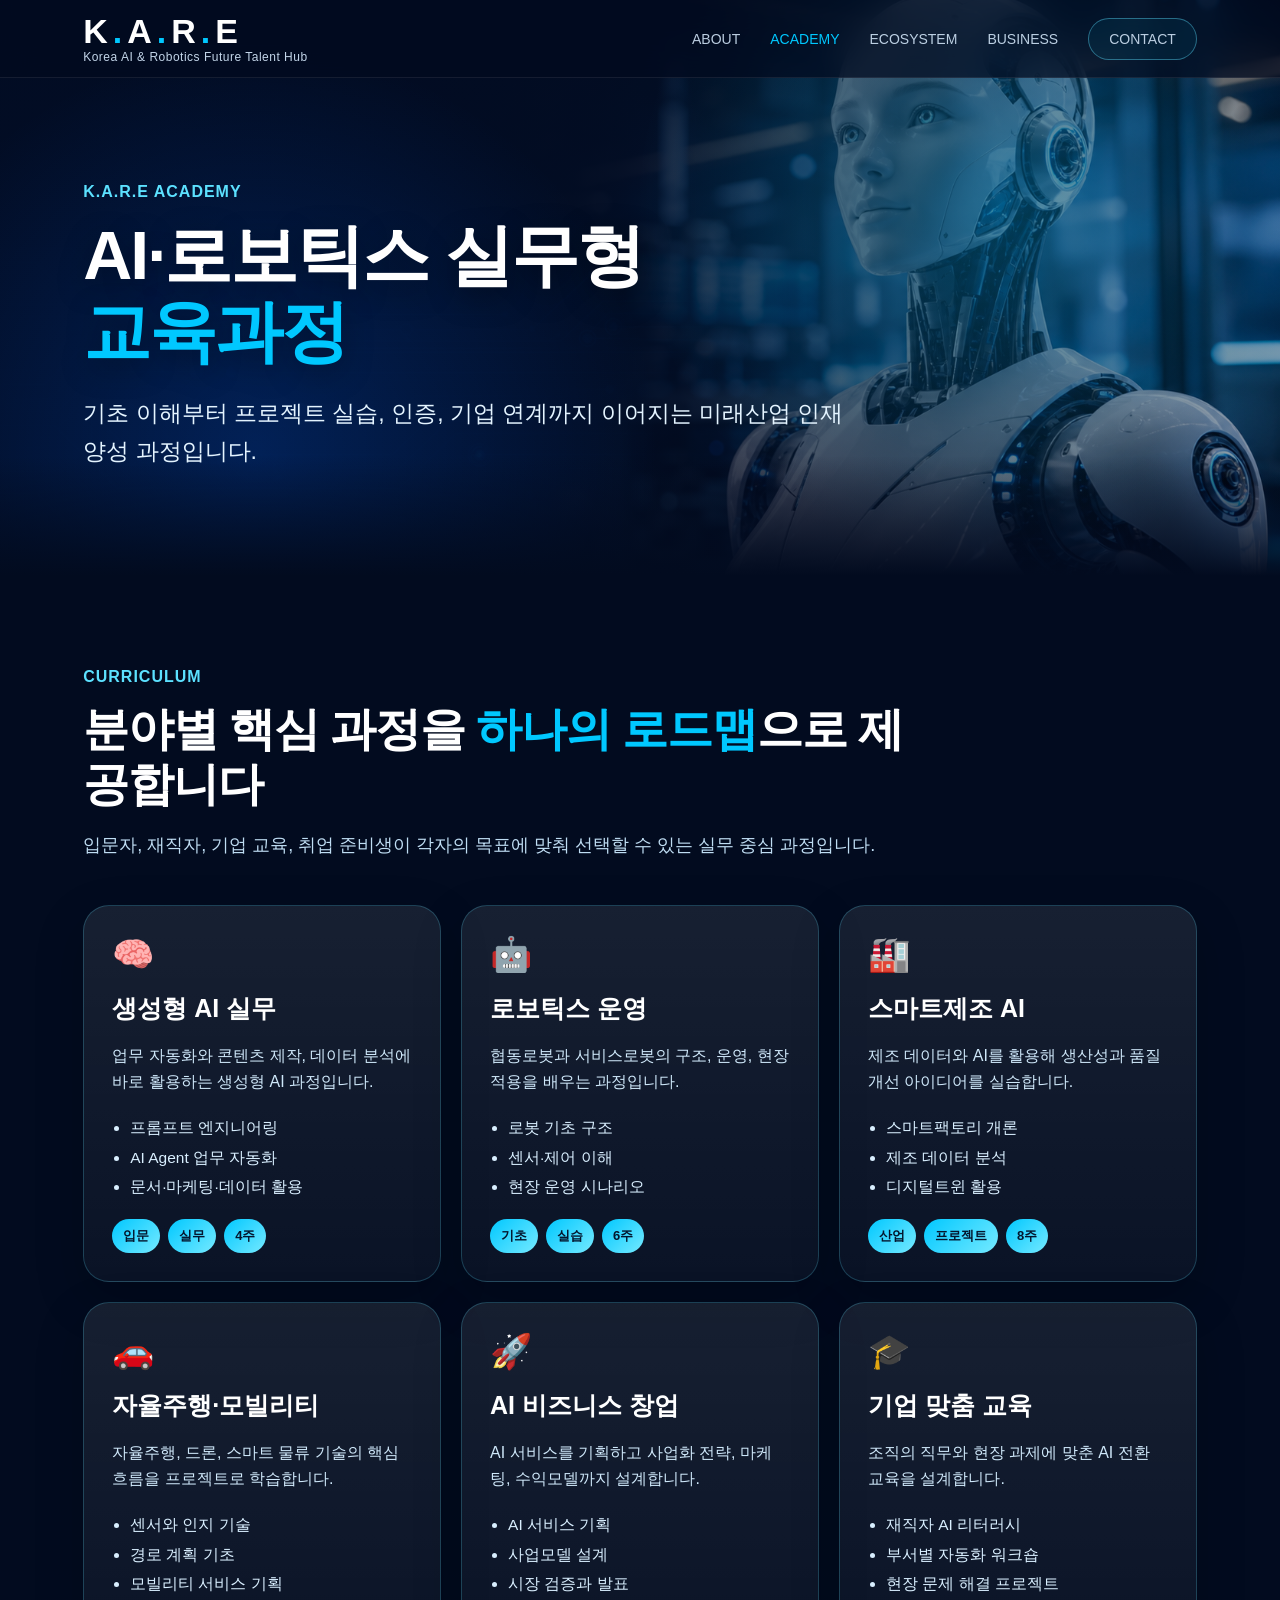
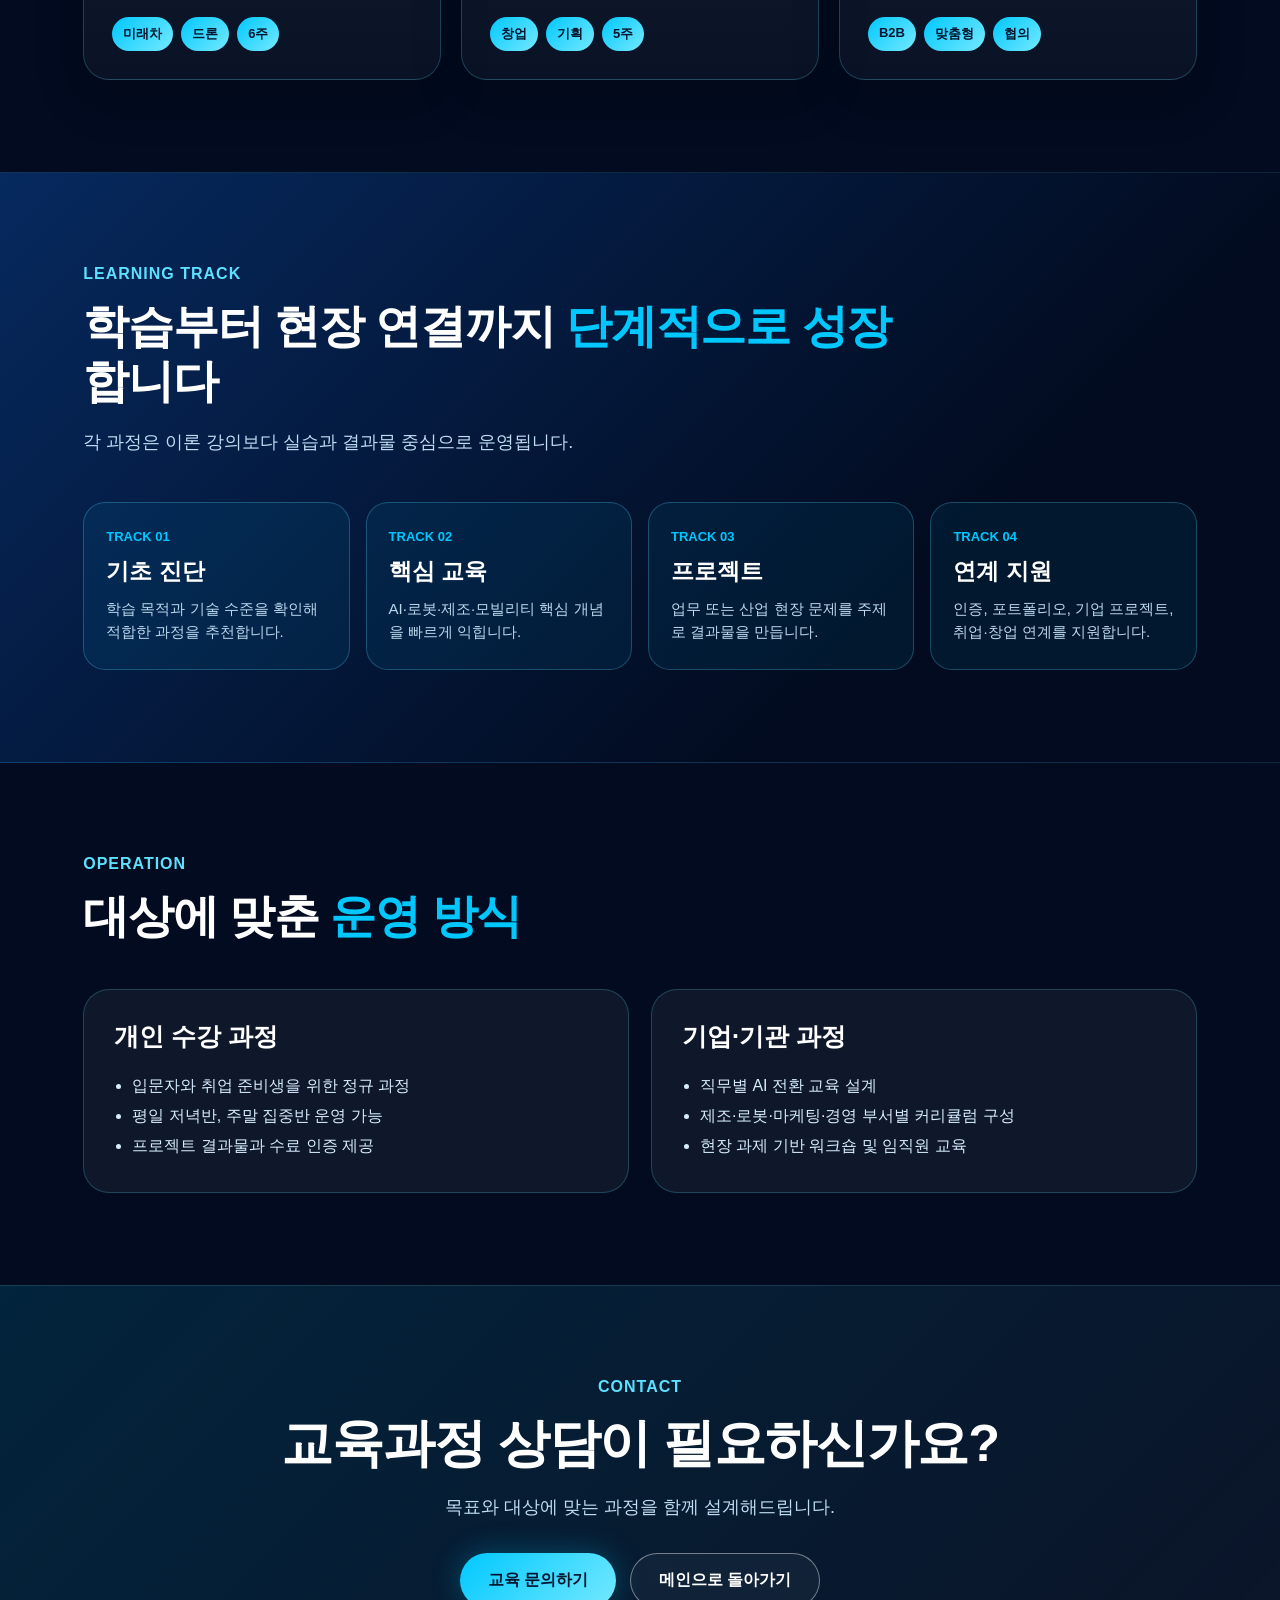
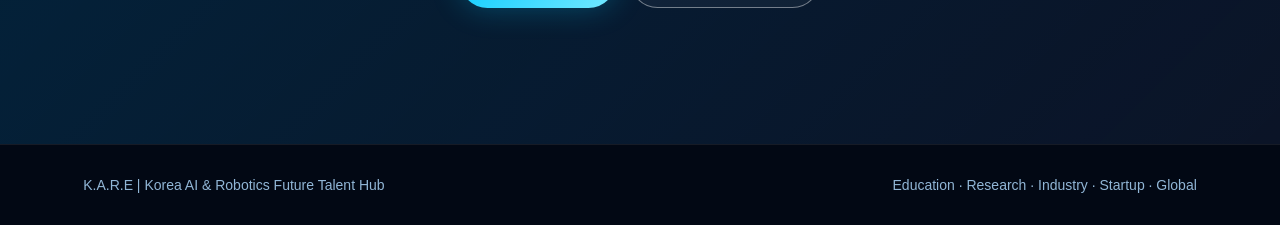
==== courses.html @ 95b30d89 "Add courses detail page" ====
<!DOCTYPE html>
<html lang="ko">
<head>
  <meta charset="UTF-8" />
  <meta name="viewport" content="width=device-width, initial-scale=1.0" />
  <title>교육과정 | K.A.R.E</title>
  <meta name="description" content="K.A.R.E AI·로보틱스 교육과정 안내. 생성형 AI, 로보틱스, 스마트제조, 자율주행, AI 비즈니스 과정을 제공합니다." />
  <style>
    :root{
      --navy:#031B4E;
      --deep:#020B1F;
      --blue:#00C8FF;
      --sky:#5CE1FF;
      --text:#ffffff;
      --muted:#BFDDF3;
      --line:rgba(92,225,255,.22);
    }

    *{margin:0;padding:0;box-sizing:border-box;}
    html{scroll-behavior:smooth;}
    body{
      font-family:"Pretendard","Noto Sans KR","Apple SD Gothic Neo",Arial,sans-serif;
      background:var(--deep);
      color:var(--text);
      overflow-x:hidden;
    }
    a{text-decoration:none;color:inherit;}

    .nav{
      position:fixed;
      top:0;left:0;right:0;
      height:78px;
      padding:0 6.5%;
      display:flex;
      align-items:center;
      justify-content:space-between;
      z-index:1000;
      background:rgba(2,11,31,.72);
      backdrop-filter:blur(18px);
      border-bottom:1px solid rgba(255,255,255,.08);
    }
    .brand{display:flex;flex-direction:column;gap:2px;letter-spacing:.5px;}
    .brand strong{font-size:34px;font-weight:900;letter-spacing:5px;line-height:1;}
    .brand strong span{color:var(--blue);}
    .brand small{font-size:12px;color:#d8ecff;opacity:.9;}
    .menu{display:flex;gap:30px;align-items:center;}
    .menu a{font-size:14px;color:#d9edff;opacity:.86;transition:.25s;}
    .menu a:hover,.menu a.active{color:var(--blue);opacity:1;}
    .menu .cta{padding:12px 20px;border:1px solid rgba(92,225,255,.48);border-radius:999px;background:rgba(0,200,255,.08);}

    .sub-hero{
      min-height:64vh;
      padding:150px 6.5% 72px;
      display:flex;
      align-items:center;
      position:relative;
      overflow:hidden;
      background:
        linear-gradient(90deg, rgba(2,12,35,.98) 0%, rgba(2,12,35,.88) 46%, rgba(2,12,35,.38) 100%),
        url("assets/ai-robot-hero.png");
      background-size:cover;
      background-position:center;
    }
    .sub-hero:before{
      content:"";
      position:absolute;inset:0;
      background:
        radial-gradient(circle at 78% 36%, rgba(0,200,255,.28), transparent 34%),
        radial-gradient(circle at 20% 78%, rgba(0,100,255,.23), transparent 36%);
      pointer-events:none;
    }
    .sub-hero:after{content:"";position:absolute;left:0;right:0;bottom:0;height:120px;background:linear-gradient(transparent,var(--deep));}
    .hero-inner{position:relative;z-index:2;max-width:920px;}
    .kicker{color:var(--sky);font-weight:900;letter-spacing:1px;margin-bottom:16px;}
    h1{font-size:68px;line-height:1.12;font-weight:900;letter-spacing:-2px;margin-bottom:26px;text-shadow:0 8px 30px rgba(0,0,0,.35);}
    h1 span,h2 span{color:var(--blue);}
    .lead{font-size:23px;line-height:1.65;color:#e4f4ff;max-width:780px;}

    section{padding:92px 6.5%;}
    .section-head{max-width:820px;margin-bottom:44px;}
    h2{font-size:46px;line-height:1.2;letter-spacing:-1.2px;margin-bottom:18px;}
    .desc{font-size:18px;line-height:1.72;color:var(--muted);}

    .course-grid{display:grid;grid-template-columns:repeat(3,1fr);gap:20px;}
    .course-card{
      min-height:360px;
      border:1px solid var(--line);
      border-radius:26px;
      padding:28px;
      background:linear-gradient(180deg,rgba(255,255,255,.085),rgba(255,255,255,.035));
      box-shadow:0 18px 50px rgba(0,0,0,.2);
      display:flex;
      flex-direction:column;
      gap:18px;
    }
    .course-card .icon{font-size:34px;}
    .course-card h3{font-size:25px;}
    .course-card p{font-size:16px;line-height:1.62;color:#cfe8fa;}
    .course-card ul{padding-left:18px;color:#d9efff;line-height:1.9;font-size:15.5px;}
    .tag-row{display:flex;gap:8px;flex-wrap:wrap;margin-top:auto;}
    .tag{font-size:13px;color:#04162e;background:linear-gradient(135deg,var(--blue),#75e9ff);border-radius:999px;padding:8px 11px;font-weight:800;}

    .track-section{background:linear-gradient(135deg,#06295e 0%,#020b1f 72%);border-top:1px solid rgba(92,225,255,.12);border-bottom:1px solid rgba(92,225,255,.12);}
    .track-list{display:grid;grid-template-columns:repeat(4,1fr);gap:16px;}
    .track{padding:26px 22px;border-radius:22px;background:rgba(0,200,255,.07);border:1px solid rgba(92,225,255,.25);}
    .track b{display:block;color:var(--blue);font-size:13px;margin-bottom:12px;}
    .track strong{display:block;font-size:23px;margin-bottom:10px;}
    .track span{color:#bcd8ee;line-height:1.55;font-size:15px;}

    .schedule{display:grid;grid-template-columns:1fr 1fr;gap:22px;}
    .panel{border:1px solid rgba(92,225,255,.22);border-radius:26px;padding:30px;background:rgba(255,255,255,.055);}
    .panel h3{font-size:25px;margin-bottom:18px;color:#fff;}
    .panel li{margin-left:18px;color:#d7ecff;line-height:1.9;}

    .cta-band{text-align:center;background:linear-gradient(135deg,rgba(0,200,255,.13),rgba(255,255,255,.035));border-top:1px solid rgba(92,225,255,.16);}
    .cta-band h2{font-size:52px;}
    .buttons{display:flex;justify-content:center;gap:14px;flex-wrap:wrap;margin-top:30px;}
    .btn{padding:16px 28px;border-radius:999px;font-weight:800;display:inline-flex;align-items:center;gap:10px;font-size:16px;transition:.25s;}
    .btn.primary{background:linear-gradient(135deg,var(--blue),#75e9ff);color:#03162f;box-shadow:0 0 30px rgba(0,200,255,.28);}
    .btn.ghost{border:1px solid rgba(255,255,255,.42);color:white;background:rgba(255,255,255,.04);}
    .btn:hover{transform:translateY(-3px);}

    footer{padding:32px 6.5%;display:flex;justify-content:space-between;gap:20px;flex-wrap:wrap;background:#020814;color:#91b6d6;font-size:14px;border-top:1px solid rgba(255,255,255,.08);}

    @media(max-width:1100px){
      h1{font-size:54px;}
      .course-grid{grid-template-columns:repeat(2,1fr);}
      .track-list{grid-template-columns:repeat(2,1fr);}
      .schedule{grid-template-columns:1fr;}
    }
    @media(max-width:760px){
      .nav{height:68px;padding:0 5%;}
      .brand strong{font-size:26px;}
      .brand small,.menu{display:none;}
      .sub-hero{padding:124px 5% 68px;background-position:68% center;}
      h1{font-size:40px;letter-spacing:-1px;}
      .lead{font-size:18px;}
      section{padding:72px 5%;}
      h2{font-size:34px;}
      .course-grid,.track-list{grid-template-columns:1fr;}
      .cta-band h2{font-size:36px;}
    }
  </style>
</head>
<body>
  <header class="nav">
    <a class="brand" href="index.html#home" aria-label="K.A.R.E Home">
      <strong>K<span>.</span>A<span>.</span>R<span>.</span>E</strong>
      <small>Korea AI & Robotics Future Talent Hub</small>
    </a>
    <nav class="menu" aria-label="Main navigation">
      <a href="index.html#about">ABOUT</a>
      <a href="courses.html" class="active">ACADEMY</a>
      <a href="index.html#ecosystem">ECOSYSTEM</a>
      <a href="index.html#business">BUSINESS</a>
      <a href="index.html#contact" class="cta">CONTACT</a>
    </nav>
  </header>

  <main>
    <section class="sub-hero">
      <div class="hero-inner">
        <div class="kicker">K.A.R.E ACADEMY</div>
        <h1>AI·로보틱스 실무형<br><span>교육과정</span></h1>
        <p class="lead">기초 이해부터 프로젝트 실습, 인증, 기업 연계까지 이어지는 미래산업 인재 양성 과정입니다.</p>
      </div>
    </section>

    <section id="courses">
      <div class="section-head">
        <div class="kicker">CURRICULUM</div>
        <h2>분야별 핵심 과정을 <span>하나의 로드맵</span>으로 제공합니다</h2>
        <p class="desc">입문자, 재직자, 기업 교육, 취업 준비생이 각자의 목표에 맞춰 선택할 수 있는 실무 중심 과정입니다.</p>
      </div>
      <div class="course-grid">
        <article class="course-card">
          <div class="icon">🧠</div>
          <h3>생성형 AI 실무</h3>
          <p>업무 자동화와 콘텐츠 제작, 데이터 분석에 바로 활용하는 생성형 AI 과정입니다.</p>
          <ul><li>프롬프트 엔지니어링</li><li>AI Agent 업무 자동화</li><li>문서·마케팅·데이터 활용</li></ul>
          <div class="tag-row"><span class="tag">입문</span><span class="tag">실무</span><span class="tag">4주</span></div>
        </article>
        <article class="course-card">
          <div class="icon">🤖</div>
          <h3>로보틱스 운영</h3>
          <p>협동로봇과 서비스로봇의 구조, 운영, 현장 적용을 배우는 과정입니다.</p>
          <ul><li>로봇 기초 구조</li><li>센서·제어 이해</li><li>현장 운영 시나리오</li></ul>
          <div class="tag-row"><span class="tag">기초</span><span class="tag">실습</span><span class="tag">6주</span></div>
        </article>
        <article class="course-card">
          <div class="icon">🏭</div>
          <h3>스마트제조 AI</h3>
          <p>제조 데이터와 AI를 활용해 생산성과 품질 개선 아이디어를 실습합니다.</p>
          <ul><li>스마트팩토리 개론</li><li>제조 데이터 분석</li><li>디지털트윈 활용</li></ul>
          <div class="tag-row"><span class="tag">산업</span><span class="tag">프로젝트</span><span class="tag">8주</span></div>
        </article>
        <article class="course-card">
          <div class="icon">🚗</div>
          <h3>자율주행·모빌리티</h3>
          <p>자율주행, 드론, 스마트 물류 기술의 핵심 흐름을 프로젝트로 학습합니다.</p>
          <ul><li>센서와 인지 기술</li><li>경로 계획 기초</li><li>모빌리티 서비스 기획</li></ul>
          <div class="tag-row"><span class="tag">미래차</span><span class="tag">드론</span><span class="tag">6주</span></div>
        </article>
        <article class="course-card">
          <div class="icon">🚀</div>
          <h3>AI 비즈니스 창업</h3>
          <p>AI 서비스를 기획하고 사업화 전략, 마케팅, 수익모델까지 설계합니다.</p>
          <ul><li>AI 서비스 기획</li><li>사업모델 설계</li><li>시장 검증과 발표</li></ul>
          <div class="tag-row"><span class="tag">창업</span><span class="tag">기획</span><span class="tag">5주</span></div>
        </article>
        <article class="course-card">
          <div class="icon">🎓</div>
          <h3>기업 맞춤 교육</h3>
          <p>조직의 직무와 현장 과제에 맞춘 AI 전환 교육을 설계합니다.</p>
          <ul><li>재직자 AI 리터러시</li><li>부서별 자동화 워크숍</li><li>현장 문제 해결 프로젝트</li></ul>
          <div class="tag-row"><span class="tag">B2B</span><span class="tag">맞춤형</span><span class="tag">협의</span></div>
        </article>
      </div>
    </section>

    <section class="track-section">
      <div class="section-head">
        <div class="kicker">LEARNING TRACK</div>
        <h2>학습부터 현장 연결까지 <span>단계적으로 성장</span>합니다</h2>
        <p class="desc">각 과정은 이론 강의보다 실습과 결과물 중심으로 운영됩니다.</p>
      </div>
      <div class="track-list">
        <div class="track"><b>TRACK 01</b><strong>기초 진단</strong><span>학습 목적과 기술 수준을 확인해 적합한 과정을 추천합니다.</span></div>
        <div class="track"><b>TRACK 02</b><strong>핵심 교육</strong><span>AI·로봇·제조·모빌리티 핵심 개념을 빠르게 익힙니다.</span></div>
        <div class="track"><b>TRACK 03</b><strong>프로젝트</strong><span>업무 또는 산업 현장 문제를 주제로 결과물을 만듭니다.</span></div>
        <div class="track"><b>TRACK 04</b><strong>연계 지원</strong><span>인증, 포트폴리오, 기업 프로젝트, 취업·창업 연계를 지원합니다.</span></div>
      </div>
    </section>

    <section>
      <div class="section-head">
        <div class="kicker">OPERATION</div>
        <h2>대상에 맞춘 <span>운영 방식</span></h2>
      </div>
      <div class="schedule">
        <div class="panel">
          <h3>개인 수강 과정</h3>
          <ul><li>입문자와 취업 준비생을 위한 정규 과정</li><li>평일 저녁반, 주말 집중반 운영 가능</li><li>프로젝트 결과물과 수료 인증 제공</li></ul>
        </div>
        <div class="panel">
          <h3>기업·기관 과정</h3>
          <ul><li>직무별 AI 전환 교육 설계</li><li>제조·로봇·마케팅·경영 부서별 커리큘럼 구성</li><li>현장 과제 기반 워크숍 및 임직원 교육</li></ul>
        </div>
      </div>
    </section>

    <section class="cta-band">
      <div class="section-head" style="margin-left:auto;margin-right:auto;text-align:center;">
        <div class="kicker">CONTACT</div>
        <h2>교육과정 상담이 필요하신가요?</h2>
        <p class="desc">목표와 대상에 맞는 과정을 함께 설계해드립니다.</p>
        <div class="buttons">
          <a href="mailto:contact@karehub.kr" class="btn primary">교육 문의하기</a>
          <a href="index.html" class="btn ghost">메인으로 돌아가기</a>
        </div>
      </div>
    </section>
  </main>

  <footer>
    <div>K.A.R.E | Korea AI & Robotics Future Talent Hub</div>
    <div>Education · Research · Industry · Startup · Global</div>
  </footer>
</body>
</html>
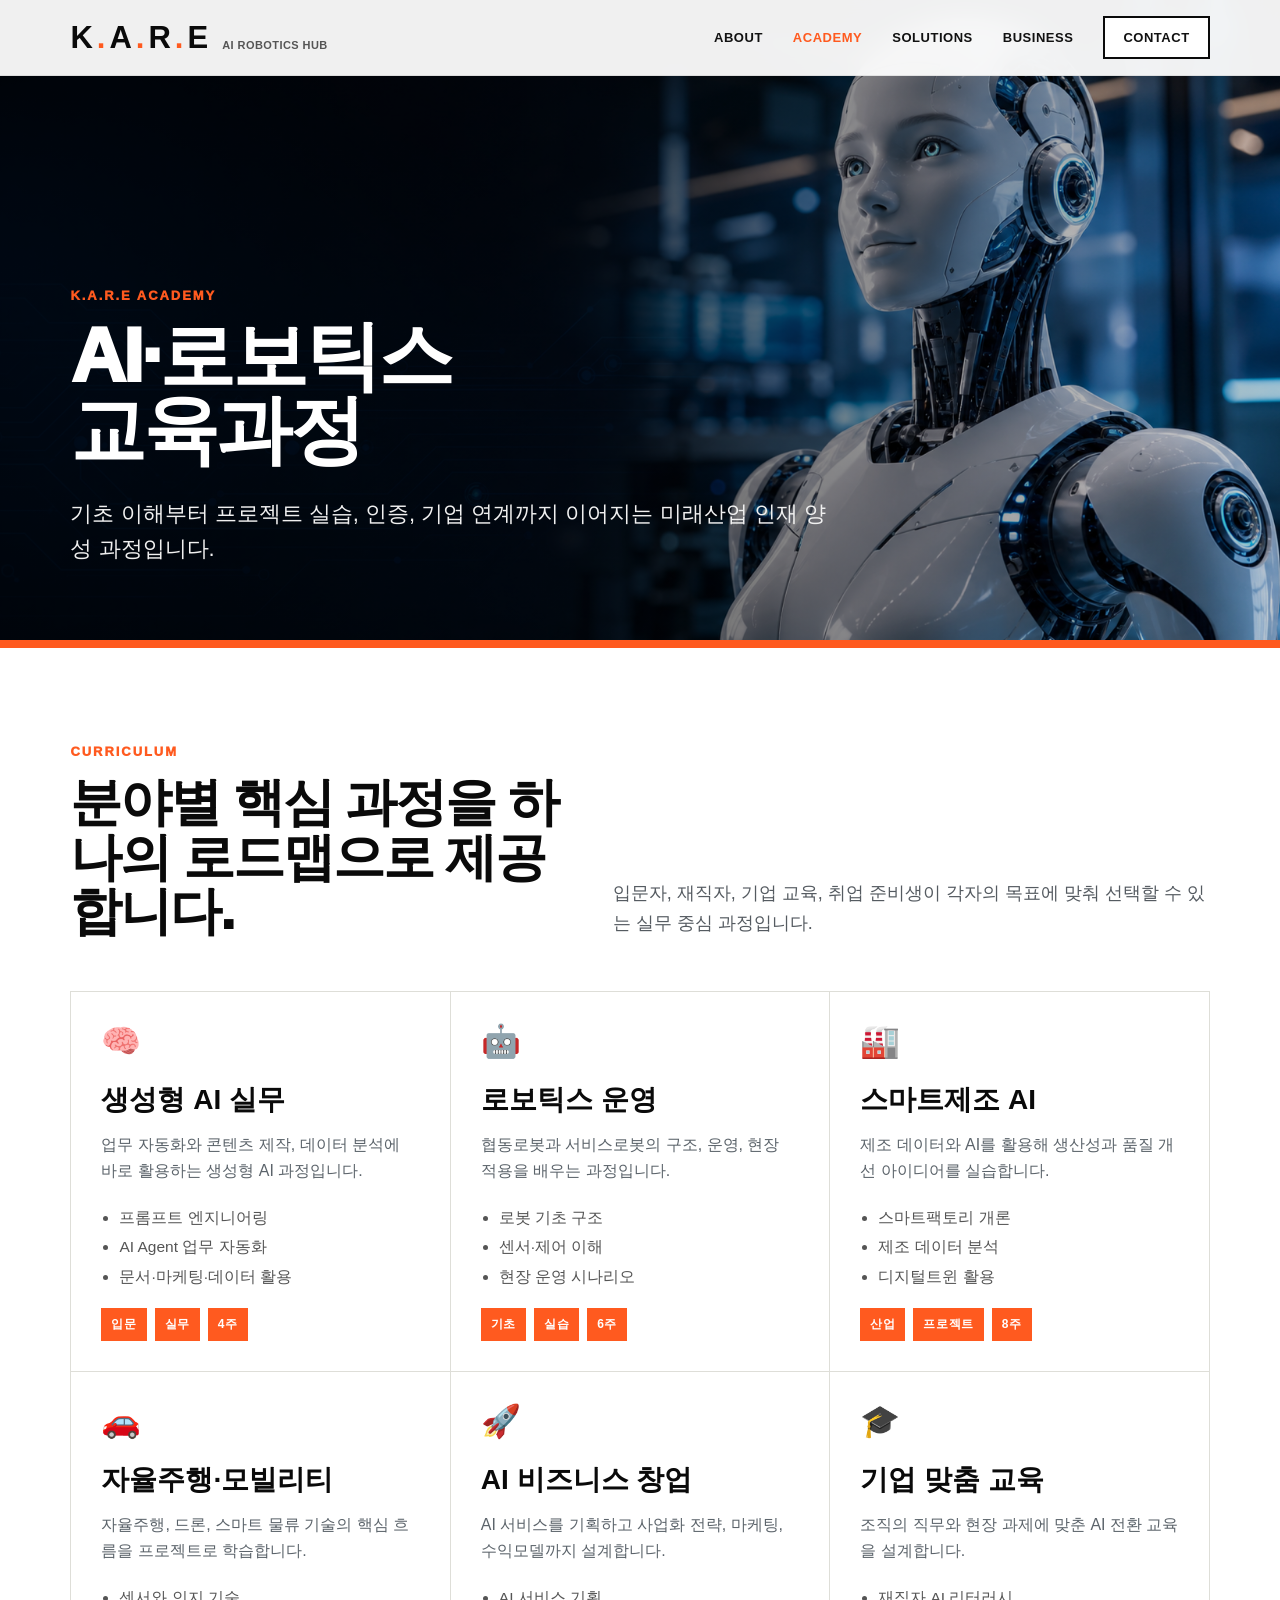
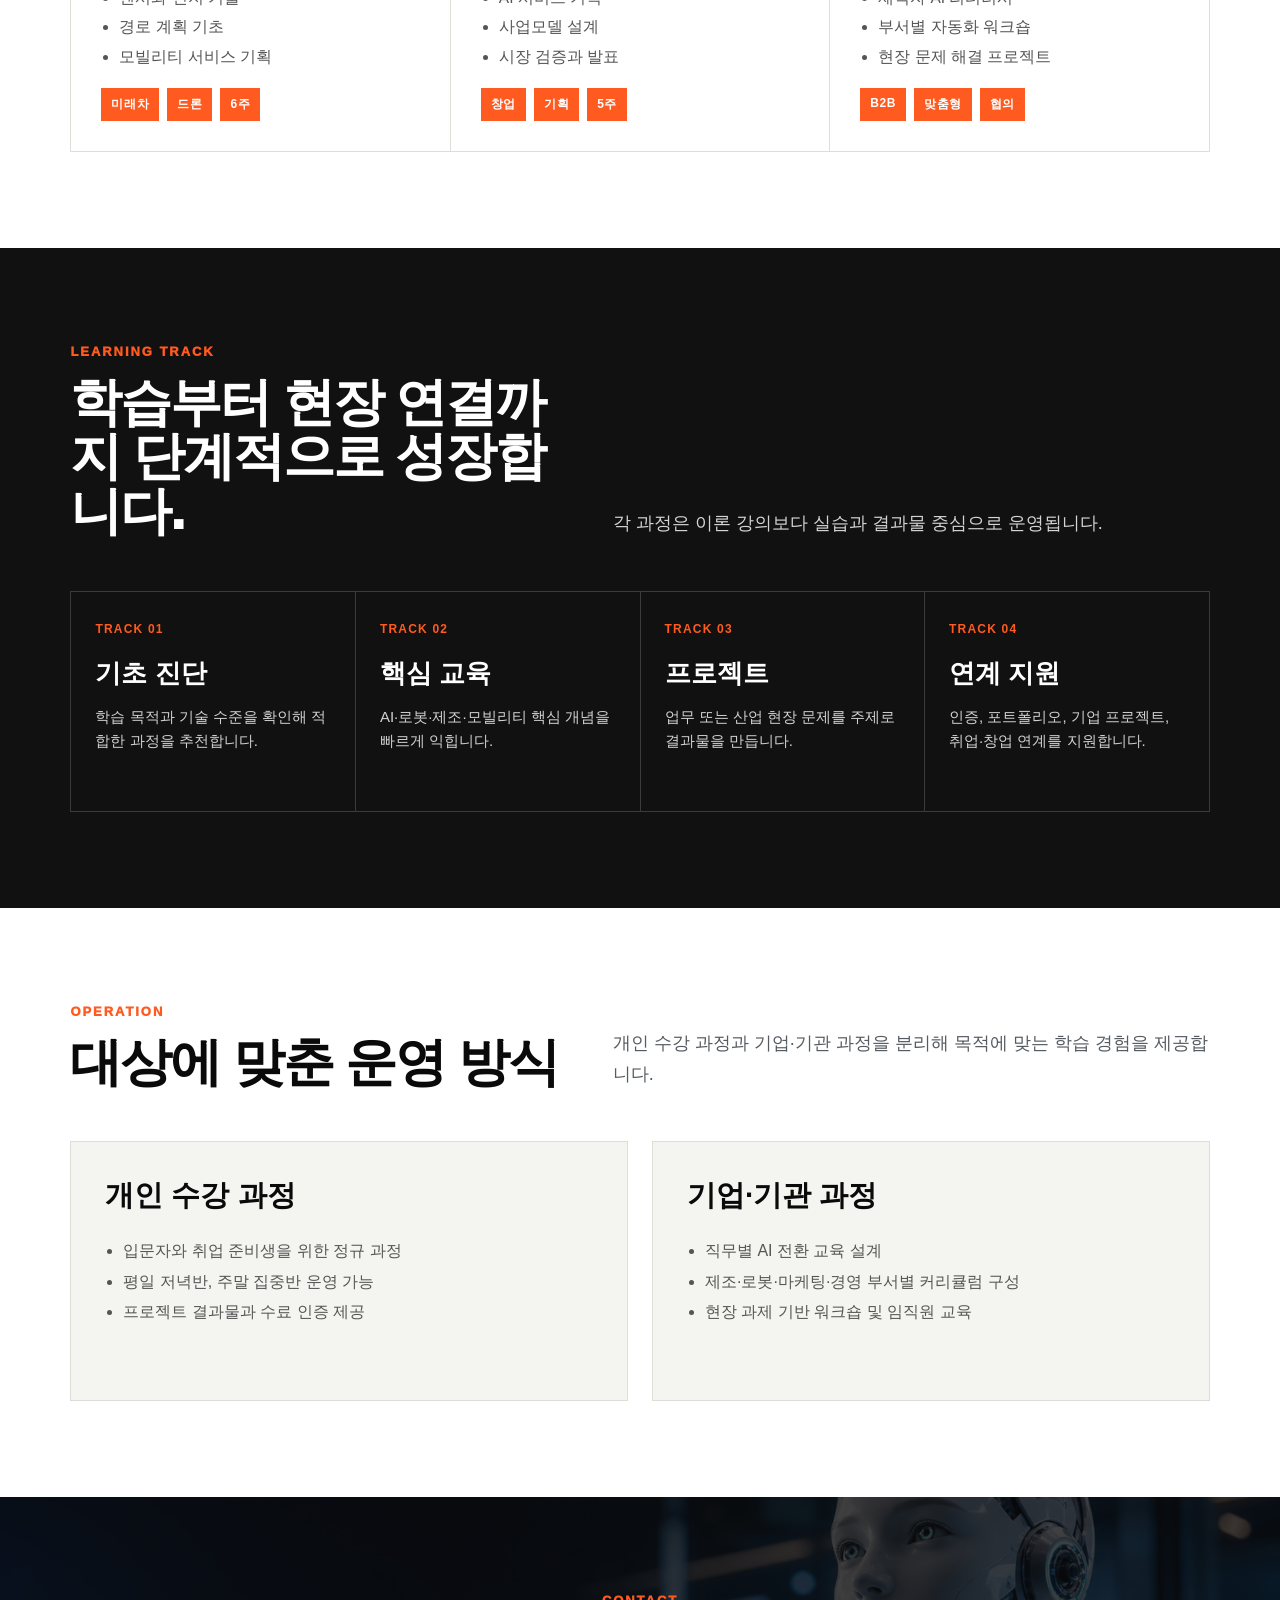
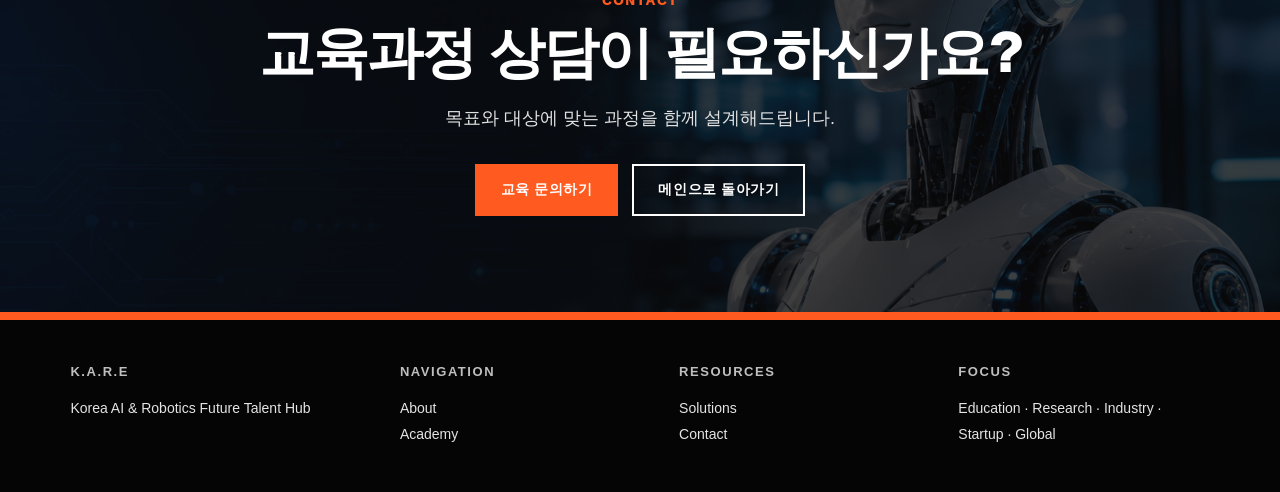
==== commit 20e86109: "Apply robotics showcase design" ====
--- a/courses.html
+++ b/courses.html
@@ -6,265 +6,53 @@
   <title>교육과정 | K.A.R.E</title>
   <meta name="description" content="K.A.R.E AI·로보틱스 교육과정 안내. 생성형 AI, 로보틱스, 스마트제조, 자율주행, AI 비즈니스 과정을 제공합니다." />
   <style>
-    :root{
-      --navy:#031B4E;
-      --deep:#020B1F;
-      --blue:#00C8FF;
-      --sky:#5CE1FF;
-      --text:#ffffff;
-      --muted:#BFDDF3;
-      --line:rgba(92,225,255,.22);
-    }
-
-    *{margin:0;padding:0;box-sizing:border-box;}
-    html{scroll-behavior:smooth;}
-    body{
-      font-family:"Pretendard","Noto Sans KR","Apple SD Gothic Neo",Arial,sans-serif;
-      background:var(--deep);
-      color:var(--text);
-      overflow-x:hidden;
-    }
-    a{text-decoration:none;color:inherit;}
-
-    .nav{
-      position:fixed;
-      top:0;left:0;right:0;
-      height:78px;
-      padding:0 6.5%;
-      display:flex;
-      align-items:center;
-      justify-content:space-between;
-      z-index:1000;
-      background:rgba(2,11,31,.72);
-      backdrop-filter:blur(18px);
-      border-bottom:1px solid rgba(255,255,255,.08);
-    }
-    .brand{display:flex;flex-direction:column;gap:2px;letter-spacing:.5px;}
-    .brand strong{font-size:34px;font-weight:900;letter-spacing:5px;line-height:1;}
-    .brand strong span{color:var(--blue);}
-    .brand small{font-size:12px;color:#d8ecff;opacity:.9;}
-    .menu{display:flex;gap:30px;align-items:center;}
-    .menu a{font-size:14px;color:#d9edff;opacity:.86;transition:.25s;}
-    .menu a:hover,.menu a.active{color:var(--blue);opacity:1;}
-    .menu .cta{padding:12px 20px;border:1px solid rgba(92,225,255,.48);border-radius:999px;background:rgba(0,200,255,.08);}
-
-    .sub-hero{
-      min-height:64vh;
-      padding:150px 6.5% 72px;
-      display:flex;
-      align-items:center;
-      position:relative;
-      overflow:hidden;
-      background:
-        linear-gradient(90deg, rgba(2,12,35,.98) 0%, rgba(2,12,35,.88) 46%, rgba(2,12,35,.38) 100%),
-        url("assets/ai-robot-hero.png");
-      background-size:cover;
-      background-position:center;
-    }
-    .sub-hero:before{
-      content:"";
-      position:absolute;inset:0;
-      background:
-        radial-gradient(circle at 78% 36%, rgba(0,200,255,.28), transparent 34%),
-        radial-gradient(circle at 20% 78%, rgba(0,100,255,.23), transparent 36%);
-      pointer-events:none;
-    }
-    .sub-hero:after{content:"";position:absolute;left:0;right:0;bottom:0;height:120px;background:linear-gradient(transparent,var(--deep));}
-    .hero-inner{position:relative;z-index:2;max-width:920px;}
-    .kicker{color:var(--sky);font-weight:900;letter-spacing:1px;margin-bottom:16px;}
-    h1{font-size:68px;line-height:1.12;font-weight:900;letter-spacing:-2px;margin-bottom:26px;text-shadow:0 8px 30px rgba(0,0,0,.35);}
-    h1 span,h2 span{color:var(--blue);}
-    .lead{font-size:23px;line-height:1.65;color:#e4f4ff;max-width:780px;}
-
-    section{padding:92px 6.5%;}
-    .section-head{max-width:820px;margin-bottom:44px;}
-    h2{font-size:46px;line-height:1.2;letter-spacing:-1.2px;margin-bottom:18px;}
-    .desc{font-size:18px;line-height:1.72;color:var(--muted);}
-
-    .course-grid{display:grid;grid-template-columns:repeat(3,1fr);gap:20px;}
-    .course-card{
-      min-height:360px;
-      border:1px solid var(--line);
-      border-radius:26px;
-      padding:28px;
-      background:linear-gradient(180deg,rgba(255,255,255,.085),rgba(255,255,255,.035));
-      box-shadow:0 18px 50px rgba(0,0,0,.2);
-      display:flex;
-      flex-direction:column;
-      gap:18px;
-    }
-    .course-card .icon{font-size:34px;}
-    .course-card h3{font-size:25px;}
-    .course-card p{font-size:16px;line-height:1.62;color:#cfe8fa;}
-    .course-card ul{padding-left:18px;color:#d9efff;line-height:1.9;font-size:15.5px;}
-    .tag-row{display:flex;gap:8px;flex-wrap:wrap;margin-top:auto;}
-    .tag{font-size:13px;color:#04162e;background:linear-gradient(135deg,var(--blue),#75e9ff);border-radius:999px;padding:8px 11px;font-weight:800;}
-
-    .track-section{background:linear-gradient(135deg,#06295e 0%,#020b1f 72%);border-top:1px solid rgba(92,225,255,.12);border-bottom:1px solid rgba(92,225,255,.12);}
-    .track-list{display:grid;grid-template-columns:repeat(4,1fr);gap:16px;}
-    .track{padding:26px 22px;border-radius:22px;background:rgba(0,200,255,.07);border:1px solid rgba(92,225,255,.25);}
-    .track b{display:block;color:var(--blue);font-size:13px;margin-bottom:12px;}
-    .track strong{display:block;font-size:23px;margin-bottom:10px;}
-    .track span{color:#bcd8ee;line-height:1.55;font-size:15px;}
-
-    .schedule{display:grid;grid-template-columns:1fr 1fr;gap:22px;}
-    .panel{border:1px solid rgba(92,225,255,.22);border-radius:26px;padding:30px;background:rgba(255,255,255,.055);}
-    .panel h3{font-size:25px;margin-bottom:18px;color:#fff;}
-    .panel li{margin-left:18px;color:#d7ecff;line-height:1.9;}
-
-    .cta-band{text-align:center;background:linear-gradient(135deg,rgba(0,200,255,.13),rgba(255,255,255,.035));border-top:1px solid rgba(92,225,255,.16);}
-    .cta-band h2{font-size:52px;}
-    .buttons{display:flex;justify-content:center;gap:14px;flex-wrap:wrap;margin-top:30px;}
-    .btn{padding:16px 28px;border-radius:999px;font-weight:800;display:inline-flex;align-items:center;gap:10px;font-size:16px;transition:.25s;}
-    .btn.primary{background:linear-gradient(135deg,var(--blue),#75e9ff);color:#03162f;box-shadow:0 0 30px rgba(0,200,255,.28);}
-    .btn.ghost{border:1px solid rgba(255,255,255,.42);color:white;background:rgba(255,255,255,.04);}
-    .btn:hover{transform:translateY(-3px);}
-
-    footer{padding:32px 6.5%;display:flex;justify-content:space-between;gap:20px;flex-wrap:wrap;background:#020814;color:#91b6d6;font-size:14px;border-top:1px solid rgba(255,255,255,.08);}
-
-    @media(max-width:1100px){
-      h1{font-size:54px;}
-      .course-grid{grid-template-columns:repeat(2,1fr);}
-      .track-list{grid-template-columns:repeat(2,1fr);}
-      .schedule{grid-template-columns:1fr;}
-    }
-    @media(max-width:760px){
-      .nav{height:68px;padding:0 5%;}
-      .brand strong{font-size:26px;}
-      .brand small,.menu{display:none;}
-      .sub-hero{padding:124px 5% 68px;background-position:68% center;}
-      h1{font-size:40px;letter-spacing:-1px;}
-      .lead{font-size:18px;}
-      section{padding:72px 5%;}
-      h2{font-size:34px;}
-      .course-grid,.track-list{grid-template-columns:1fr;}
-      .cta-band h2{font-size:36px;}
-    }
+    :root{--ink:#0a0a0a;--paper:#fff;--soft:#f4f4f1;--line:#deded8;--muted:#555b61;--orange:#ff5a1f;--orange-dark:#d94812;}
+    *{margin:0;padding:0;box-sizing:border-box;} html{scroll-behavior:smooth;} body{font-family:"Pretendard","Noto Sans KR","Apple SD Gothic Neo",Arial,sans-serif;background:var(--paper);color:var(--ink);overflow-x:hidden;} a{text-decoration:none;color:inherit;}
+    .nav{position:fixed;top:0;left:0;right:0;height:76px;padding:0 5.5%;display:flex;align-items:center;justify-content:space-between;z-index:1000;background:rgba(255,255,255,.94);backdrop-filter:blur(14px);border-bottom:1px solid rgba(0,0,0,.08);} .brand{display:flex;align-items:flex-end;gap:10px;font-weight:900;letter-spacing:4px;} .brand strong{font-size:31px;line-height:1;} .brand strong span{color:var(--orange);} .brand small{font-size:11px;letter-spacing:.04em;color:#555;text-transform:uppercase;margin-bottom:2px;} .menu{display:flex;gap:30px;align-items:center;} .menu a{font-size:13px;font-weight:800;text-transform:uppercase;letter-spacing:.04em;color:#111;transition:.2s;} .menu a:hover,.menu a.active{color:var(--orange);} .menu .cta{padding:12px 18px;border:2px solid var(--ink);background:#fff;} .menu .cta:hover{background:#111;color:#fff;}
+    .sub-hero{min-height:72vh;padding:150px 5.5% 82px;display:flex;align-items:flex-end;position:relative;overflow:hidden;background:#080808;color:#fff;} .sub-hero:before{content:"";position:absolute;inset:0;background:linear-gradient(90deg,rgba(0,0,0,.84),rgba(0,0,0,.58),rgba(0,0,0,.16)),url("assets/ai-robot-hero.png") center/cover;transform:scale(1.02);} .sub-hero:after{content:"";position:absolute;left:0;right:0;bottom:0;height:8px;background:var(--orange);} .hero-inner{position:relative;z-index:1;max-width:920px;} .kicker{font-size:13px;font-weight:950;letter-spacing:.15em;text-transform:uppercase;color:var(--orange);margin-bottom:16px;} h1{font-size:76px;line-height:.98;font-weight:950;letter-spacing:-3px;margin-bottom:28px;} .lead{font-size:22px;line-height:1.6;color:#f0f0f0;max-width:760px;}
+    section{padding:96px 5.5%;} .section-head{display:grid;grid-template-columns:.9fr 1.1fr;gap:54px;align-items:end;margin-bottom:52px;} h2{font-size:52px;line-height:1.05;letter-spacing:-2px;font-weight:950;} .desc{font-size:18px;line-height:1.7;color:var(--muted);max-width:760px;}
+    .course-grid{display:grid;grid-template-columns:repeat(3,1fr);border-top:1px solid var(--line);border-left:1px solid var(--line);} .course-card{min-height:380px;padding:30px;border-right:1px solid var(--line);border-bottom:1px solid var(--line);background:#fff;display:flex;flex-direction:column;transition:.2s;} .course-card:hover{background:#111;color:#fff;} .course-card .icon{font-size:32px;margin-bottom:24px;} .course-card h3{font-size:28px;line-height:1.15;margin-bottom:16px;} .course-card p{font-size:16px;line-height:1.65;color:#5c646b;margin-bottom:18px;} .course-card:hover p{color:#ddd;} .course-card ul{padding-left:18px;line-height:1.9;font-size:15.5px;color:#555;} .course-card:hover ul{color:#ddd;} .tag-row{display:flex;gap:8px;flex-wrap:wrap;margin-top:auto;} .tag{font-size:12px;color:#fff;background:var(--orange);padding:8px 10px;font-weight:900;text-transform:uppercase;letter-spacing:.05em;}
+    .track-section{background:#111;color:#fff;} .track-section .desc{color:#d4d4d4;} .track-list{display:grid;grid-template-columns:repeat(4,1fr);border-top:1px solid #3b3b3b;border-left:1px solid #3b3b3b;} .track{padding:30px 24px;min-height:220px;border-right:1px solid #3b3b3b;border-bottom:1px solid #3b3b3b;} .track b{display:block;color:var(--orange);font-size:12px;letter-spacing:.1em;margin-bottom:20px;} .track strong{display:block;font-size:26px;margin-bottom:14px;} .track span{color:#d2d2d2;line-height:1.6;font-size:15px;}
+    .schedule{display:grid;grid-template-columns:1fr 1fr;gap:24px;} .panel{border:1px solid var(--line);background:var(--soft);padding:34px;min-height:260px;} .panel h3{font-size:29px;margin-bottom:20px;} .panel li{margin-left:18px;color:#555;line-height:1.9;}
+    .cta-band{background:#0b0b0b;color:#fff;text-align:center;position:relative;overflow:hidden;} .cta-band:before{content:"";position:absolute;inset:0;background:url("assets/ai-robot-hero.png") center/cover;opacity:.22;} .cta-band > div{position:relative;z-index:1;max-width:860px;margin:auto;} .cta-band h2{font-size:56px;margin-bottom:20px;} .cta-band .desc{color:#e2e2e2;margin:auto;} .buttons{display:flex;justify-content:center;gap:14px;flex-wrap:wrap;margin-top:30px;} .btn{display:inline-flex;align-items:center;justify-content:center;min-height:50px;padding:15px 24px;border:2px solid currentColor;font-size:14px;font-weight:900;letter-spacing:.04em;text-transform:uppercase;transition:.2s;} .btn.primary{background:var(--orange);border-color:var(--orange);color:#fff;} .btn.primary:hover{background:var(--orange-dark);border-color:var(--orange-dark);} .btn.ghost{color:#fff;background:transparent;} .btn.ghost:hover{background:#fff;color:#111;border-color:#fff;}
+    footer{padding:44px 5.5%;display:grid;grid-template-columns:1.2fr repeat(3,1fr);gap:28px;background:#050505;color:#fff;border-top:8px solid var(--orange);} footer h4{font-size:13px;letter-spacing:.12em;text-transform:uppercase;margin-bottom:16px;color:#bfbfbf;} footer a,footer p{display:block;color:#e4e4e4;font-size:14px;line-height:1.9;}
+    @media(max-width:1120px){h1{font-size:58px;}.section-head{grid-template-columns:1fr;}.course-grid{grid-template-columns:repeat(2,1fr);}.track-list,.schedule{grid-template-columns:1fr 1fr;} footer{grid-template-columns:1fr 1fr;}}
+    @media(max-width:760px){.nav{height:68px;padding:0 5%;}.brand strong{font-size:25px;}.brand small,.menu{display:none;}.sub-hero{padding:130px 5% 72px;min-height:78vh;} h1{font-size:42px;letter-spacing:-1px;}.lead{font-size:18px;} section{padding:72px 5%;} h2,.cta-band h2{font-size:36px;letter-spacing:-1px;}.course-grid,.track-list,.schedule{grid-template-columns:1fr;} footer{grid-template-columns:1fr;}}
   </style>
 </head>
 <body>
   <header class="nav">
-    <a class="brand" href="index.html#home" aria-label="K.A.R.E Home">
-      <strong>K<span>.</span>A<span>.</span>R<span>.</span>E</strong>
-      <small>Korea AI & Robotics Future Talent Hub</small>
-    </a>
-    <nav class="menu" aria-label="Main navigation">
-      <a href="index.html#about">ABOUT</a>
-      <a href="courses.html" class="active">ACADEMY</a>
-      <a href="index.html#ecosystem">ECOSYSTEM</a>
-      <a href="index.html#business">BUSINESS</a>
-      <a href="index.html#contact" class="cta">CONTACT</a>
-    </nav>
+    <a class="brand" href="index.html#home" aria-label="K.A.R.E Home"><strong>K<span>.</span>A<span>.</span>R<span>.</span>E</strong><small>AI Robotics Hub</small></a>
+    <nav class="menu" aria-label="Main navigation"><a href="index.html#about">About</a><a href="courses.html" class="active">Academy</a><a href="index.html#solutions">Solutions</a><a href="index.html#business">Business</a><a href="index.html#contact" class="cta">Contact</a></nav>
   </header>
 
   <main>
     <section class="sub-hero">
-      <div class="hero-inner">
-        <div class="kicker">K.A.R.E ACADEMY</div>
-        <h1>AI·로보틱스 실무형<br><span>교육과정</span></h1>
-        <p class="lead">기초 이해부터 프로젝트 실습, 인증, 기업 연계까지 이어지는 미래산업 인재 양성 과정입니다.</p>
-      </div>
+      <div class="hero-inner"><div class="kicker">K.A.R.E Academy</div><h1>AI·로보틱스<br>교육과정</h1><p class="lead">기초 이해부터 프로젝트 실습, 인증, 기업 연계까지 이어지는 미래산업 인재 양성 과정입니다.</p></div>
     </section>
 
     <section id="courses">
-      <div class="section-head">
-        <div class="kicker">CURRICULUM</div>
-        <h2>분야별 핵심 과정을 <span>하나의 로드맵</span>으로 제공합니다</h2>
-        <p class="desc">입문자, 재직자, 기업 교육, 취업 준비생이 각자의 목표에 맞춰 선택할 수 있는 실무 중심 과정입니다.</p>
-      </div>
+      <div class="section-head"><div><div class="kicker">Curriculum</div><h2>분야별 핵심 과정을 하나의 로드맵으로 제공합니다.</h2></div><p class="desc">입문자, 재직자, 기업 교육, 취업 준비생이 각자의 목표에 맞춰 선택할 수 있는 실무 중심 과정입니다.</p></div>
       <div class="course-grid">
-        <article class="course-card">
-          <div class="icon">🧠</div>
-          <h3>생성형 AI 실무</h3>
-          <p>업무 자동화와 콘텐츠 제작, 데이터 분석에 바로 활용하는 생성형 AI 과정입니다.</p>
-          <ul><li>프롬프트 엔지니어링</li><li>AI Agent 업무 자동화</li><li>문서·마케팅·데이터 활용</li></ul>
-          <div class="tag-row"><span class="tag">입문</span><span class="tag">실무</span><span class="tag">4주</span></div>
-        </article>
-        <article class="course-card">
-          <div class="icon">🤖</div>
-          <h3>로보틱스 운영</h3>
-          <p>협동로봇과 서비스로봇의 구조, 운영, 현장 적용을 배우는 과정입니다.</p>
-          <ul><li>로봇 기초 구조</li><li>센서·제어 이해</li><li>현장 운영 시나리오</li></ul>
-          <div class="tag-row"><span class="tag">기초</span><span class="tag">실습</span><span class="tag">6주</span></div>
-        </article>
-        <article class="course-card">
-          <div class="icon">🏭</div>
-          <h3>스마트제조 AI</h3>
-          <p>제조 데이터와 AI를 활용해 생산성과 품질 개선 아이디어를 실습합니다.</p>
-          <ul><li>스마트팩토리 개론</li><li>제조 데이터 분석</li><li>디지털트윈 활용</li></ul>
-          <div class="tag-row"><span class="tag">산업</span><span class="tag">프로젝트</span><span class="tag">8주</span></div>
-        </article>
-        <article class="course-card">
-          <div class="icon">🚗</div>
-          <h3>자율주행·모빌리티</h3>
-          <p>자율주행, 드론, 스마트 물류 기술의 핵심 흐름을 프로젝트로 학습합니다.</p>
-          <ul><li>센서와 인지 기술</li><li>경로 계획 기초</li><li>모빌리티 서비스 기획</li></ul>
-          <div class="tag-row"><span class="tag">미래차</span><span class="tag">드론</span><span class="tag">6주</span></div>
-        </article>
-        <article class="course-card">
-          <div class="icon">🚀</div>
-          <h3>AI 비즈니스 창업</h3>
-          <p>AI 서비스를 기획하고 사업화 전략, 마케팅, 수익모델까지 설계합니다.</p>
-          <ul><li>AI 서비스 기획</li><li>사업모델 설계</li><li>시장 검증과 발표</li></ul>
-          <div class="tag-row"><span class="tag">창업</span><span class="tag">기획</span><span class="tag">5주</span></div>
-        </article>
-        <article class="course-card">
-          <div class="icon">🎓</div>
-          <h3>기업 맞춤 교육</h3>
-          <p>조직의 직무와 현장 과제에 맞춘 AI 전환 교육을 설계합니다.</p>
-          <ul><li>재직자 AI 리터러시</li><li>부서별 자동화 워크숍</li><li>현장 문제 해결 프로젝트</li></ul>
-          <div class="tag-row"><span class="tag">B2B</span><span class="tag">맞춤형</span><span class="tag">협의</span></div>
-        </article>
+        <article class="course-card"><div class="icon">🧠</div><h3>생성형 AI 실무</h3><p>업무 자동화와 콘텐츠 제작, 데이터 분석에 바로 활용하는 생성형 AI 과정입니다.</p><ul><li>프롬프트 엔지니어링</li><li>AI Agent 업무 자동화</li><li>문서·마케팅·데이터 활용</li></ul><div class="tag-row"><span class="tag">입문</span><span class="tag">실무</span><span class="tag">4주</span></div></article>
+        <article class="course-card"><div class="icon">🤖</div><h3>로보틱스 운영</h3><p>협동로봇과 서비스로봇의 구조, 운영, 현장 적용을 배우는 과정입니다.</p><ul><li>로봇 기초 구조</li><li>센서·제어 이해</li><li>현장 운영 시나리오</li></ul><div class="tag-row"><span class="tag">기초</span><span class="tag">실습</span><span class="tag">6주</span></div></article>
+        <article class="course-card"><div class="icon">🏭</div><h3>스마트제조 AI</h3><p>제조 데이터와 AI를 활용해 생산성과 품질 개선 아이디어를 실습합니다.</p><ul><li>스마트팩토리 개론</li><li>제조 데이터 분석</li><li>디지털트윈 활용</li></ul><div class="tag-row"><span class="tag">산업</span><span class="tag">프로젝트</span><span class="tag">8주</span></div></article>
+        <article class="course-card"><div class="icon">🚗</div><h3>자율주행·모빌리티</h3><p>자율주행, 드론, 스마트 물류 기술의 핵심 흐름을 프로젝트로 학습합니다.</p><ul><li>센서와 인지 기술</li><li>경로 계획 기초</li><li>모빌리티 서비스 기획</li></ul><div class="tag-row"><span class="tag">미래차</span><span class="tag">드론</span><span class="tag">6주</span></div></article>
+        <article class="course-card"><div class="icon">🚀</div><h3>AI 비즈니스 창업</h3><p>AI 서비스를 기획하고 사업화 전략, 마케팅, 수익모델까지 설계합니다.</p><ul><li>AI 서비스 기획</li><li>사업모델 설계</li><li>시장 검증과 발표</li></ul><div class="tag-row"><span class="tag">창업</span><span class="tag">기획</span><span class="tag">5주</span></div></article>
+        <article class="course-card"><div class="icon">🎓</div><h3>기업 맞춤 교육</h3><p>조직의 직무와 현장 과제에 맞춘 AI 전환 교육을 설계합니다.</p><ul><li>재직자 AI 리터러시</li><li>부서별 자동화 워크숍</li><li>현장 문제 해결 프로젝트</li></ul><div class="tag-row"><span class="tag">B2B</span><span class="tag">맞춤형</span><span class="tag">협의</span></div></article>
       </div>
     </section>
 
     <section class="track-section">
-      <div class="section-head">
-        <div class="kicker">LEARNING TRACK</div>
-        <h2>학습부터 현장 연결까지 <span>단계적으로 성장</span>합니다</h2>
-        <p class="desc">각 과정은 이론 강의보다 실습과 결과물 중심으로 운영됩니다.</p>
-      </div>
-      <div class="track-list">
-        <div class="track"><b>TRACK 01</b><strong>기초 진단</strong><span>학습 목적과 기술 수준을 확인해 적합한 과정을 추천합니다.</span></div>
-        <div class="track"><b>TRACK 02</b><strong>핵심 교육</strong><span>AI·로봇·제조·모빌리티 핵심 개념을 빠르게 익힙니다.</span></div>
-        <div class="track"><b>TRACK 03</b><strong>프로젝트</strong><span>업무 또는 산업 현장 문제를 주제로 결과물을 만듭니다.</span></div>
-        <div class="track"><b>TRACK 04</b><strong>연계 지원</strong><span>인증, 포트폴리오, 기업 프로젝트, 취업·창업 연계를 지원합니다.</span></div>
-      </div>
+      <div class="section-head"><div><div class="kicker">Learning Track</div><h2>학습부터 현장 연결까지 단계적으로 성장합니다.</h2></div><p class="desc">각 과정은 이론 강의보다 실습과 결과물 중심으로 운영됩니다.</p></div>
+      <div class="track-list"><div class="track"><b>TRACK 01</b><strong>기초 진단</strong><span>학습 목적과 기술 수준을 확인해 적합한 과정을 추천합니다.</span></div><div class="track"><b>TRACK 02</b><strong>핵심 교육</strong><span>AI·로봇·제조·모빌리티 핵심 개념을 빠르게 익힙니다.</span></div><div class="track"><b>TRACK 03</b><strong>프로젝트</strong><span>업무 또는 산업 현장 문제를 주제로 결과물을 만듭니다.</span></div><div class="track"><b>TRACK 04</b><strong>연계 지원</strong><span>인증, 포트폴리오, 기업 프로젝트, 취업·창업 연계를 지원합니다.</span></div></div>
     </section>
 
-    <section>
-      <div class="section-head">
-        <div class="kicker">OPERATION</div>
-        <h2>대상에 맞춘 <span>운영 방식</span></h2>
-      </div>
-      <div class="schedule">
-        <div class="panel">
-          <h3>개인 수강 과정</h3>
-          <ul><li>입문자와 취업 준비생을 위한 정규 과정</li><li>평일 저녁반, 주말 집중반 운영 가능</li><li>프로젝트 결과물과 수료 인증 제공</li></ul>
-        </div>
-        <div class="panel">
-          <h3>기업·기관 과정</h3>
-          <ul><li>직무별 AI 전환 교육 설계</li><li>제조·로봇·마케팅·경영 부서별 커리큘럼 구성</li><li>현장 과제 기반 워크숍 및 임직원 교육</li></ul>
-        </div>
-      </div>
-    </section>
+    <section><div class="section-head"><div><div class="kicker">Operation</div><h2>대상에 맞춘 운영 방식</h2></div><p class="desc">개인 수강 과정과 기업·기관 과정을 분리해 목적에 맞는 학습 경험을 제공합니다.</p></div><div class="schedule"><div class="panel"><h3>개인 수강 과정</h3><ul><li>입문자와 취업 준비생을 위한 정규 과정</li><li>평일 저녁반, 주말 집중반 운영 가능</li><li>프로젝트 결과물과 수료 인증 제공</li></ul></div><div class="panel"><h3>기업·기관 과정</h3><ul><li>직무별 AI 전환 교육 설계</li><li>제조·로봇·마케팅·경영 부서별 커리큘럼 구성</li><li>현장 과제 기반 워크숍 및 임직원 교육</li></ul></div></div></section>
 
-    <section class="cta-band">
-      <div class="section-head" style="margin-left:auto;margin-right:auto;text-align:center;">
-        <div class="kicker">CONTACT</div>
-        <h2>교육과정 상담이 필요하신가요?</h2>
-        <p class="desc">목표와 대상에 맞는 과정을 함께 설계해드립니다.</p>
-        <div class="buttons">
-          <a href="mailto:contact@karehub.kr" class="btn primary">교육 문의하기</a>
-          <a href="index.html" class="btn ghost">메인으로 돌아가기</a>
-        </div>
-      </div>
-    </section>
+    <section class="cta-band"><div><div class="kicker">Contact</div><h2>교육과정 상담이 필요하신가요?</h2><p class="desc">목표와 대상에 맞는 과정을 함께 설계해드립니다.</p><div class="buttons"><a href="mailto:contact@karehub.kr" class="btn primary">교육 문의하기</a><a href="index.html" class="btn ghost">메인으로 돌아가기</a></div></div></section>
   </main>
 
-  <footer>
-    <div>K.A.R.E | Korea AI & Robotics Future Talent Hub</div>
-    <div>Education · Research · Industry · Startup · Global</div>
-  </footer>
+  <footer><div><h4>K.A.R.E</h4><p>Korea AI & Robotics Future Talent Hub</p></div><div><h4>Navigation</h4><a href="index.html#about">About</a><a href="courses.html">Academy</a></div><div><h4>Resources</h4><a href="index.html#solutions">Solutions</a><a href="index.html#contact">Contact</a></div><div><h4>Focus</h4><p>Education · Research · Industry · Startup · Global</p></div></footer>
 </body>
 </html>
